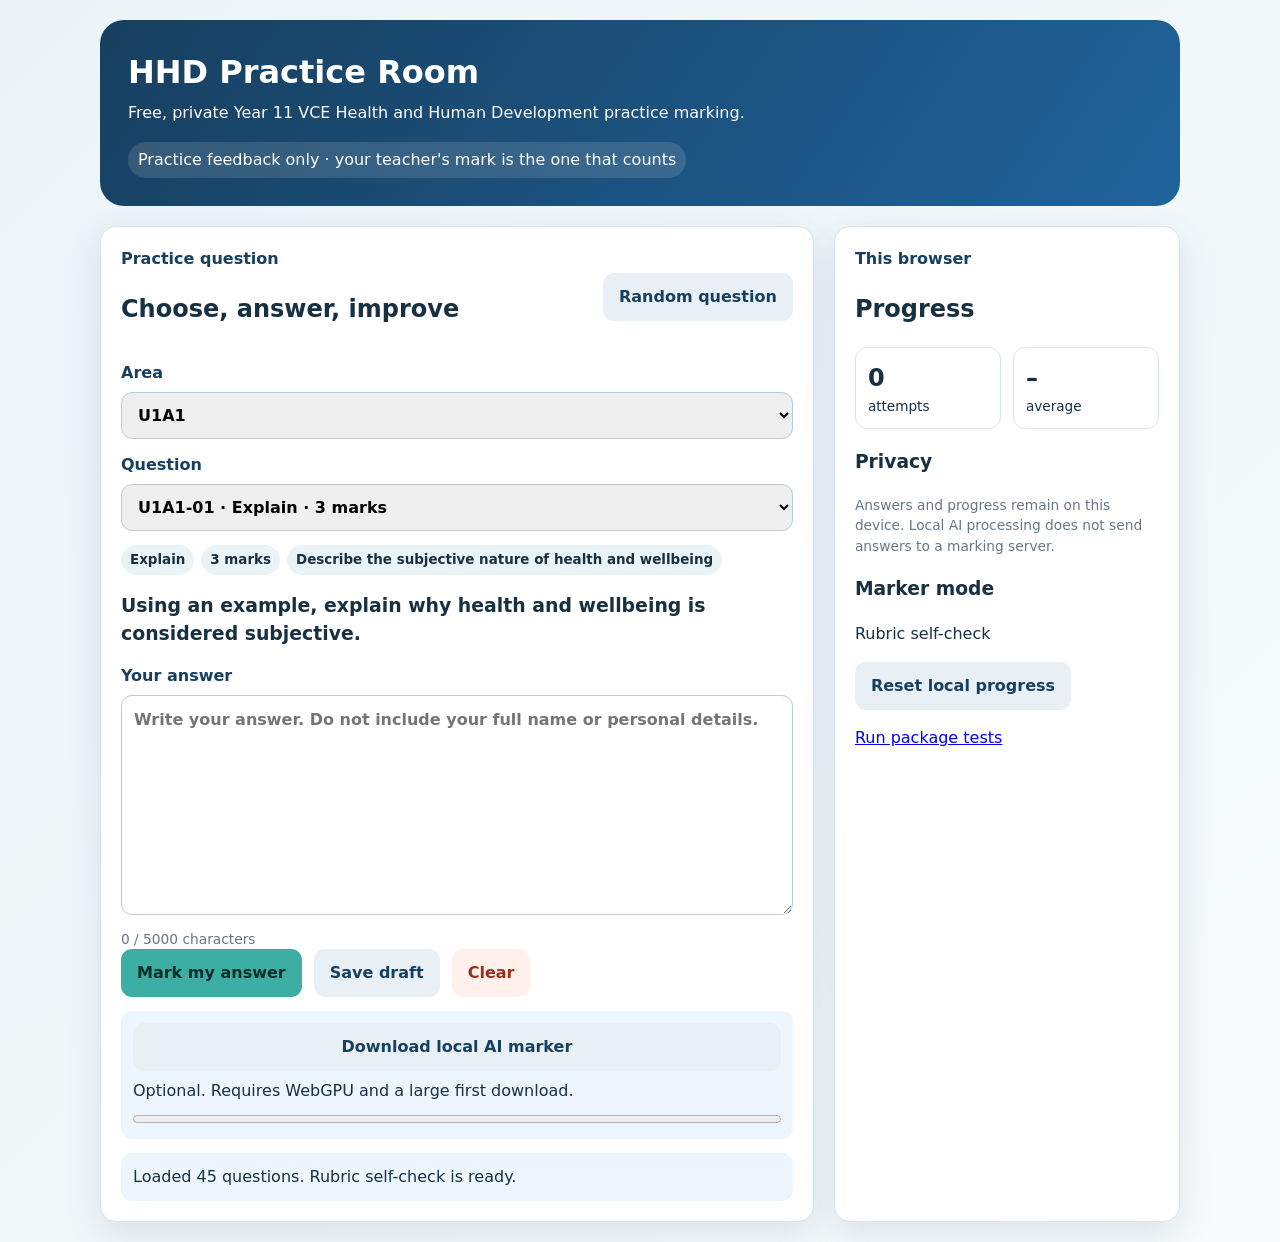
==== index.html @ 319a6e0f "Add HHD Practice Room website" ====
<!doctype html>
<html lang="en-AU"><head><meta charset="utf-8"><meta name="viewport" content="width=device-width,initial-scale=1"><meta name="theme-color" content="#173f5f"><link rel="manifest" href="manifest.webmanifest"><link rel="stylesheet" href="styles.css"><title>HHD Practice Room</title></head>
<body><main class="shell"><header class="hero"><h1>HHD Practice Room</h1><p>Free, private Year 11 VCE Health and Human Development practice marking.</p><div class="badge">Practice feedback only · your teacher's mark is the one that counts</div></header>
<div class="grid"><section class="card"><div class="row"><div class="grow"><div class="eyebrow">Practice question</div><h2>Choose, answer, improve</h2></div><button id="random" class="secondary">Random question</button></div>
<label>Area<select id="area"></select></label><label>Question<select id="questionSelect"></select></label><div id="meta" class="meta"></div><div id="stimulus" class="stimulus hidden"></div><div id="question" class="question"></div>
<label>Your answer<textarea id="answer" maxlength="5000" placeholder="Write your answer. Do not include your full name or personal details."></textarea></label><div class="small" id="count"></div>
<div class="actions"><button id="mark" class="primary">Mark my answer</button><button id="save" class="secondary">Save draft</button><button id="clear" class="danger">Clear</button></div>
<div class="ai"><button id="loadAI" class="secondary">Download local AI marker</button><span id="aiStatus">Optional. Requires WebGPU and a large first download.</span><progress id="aiProgress" max="1" value="0"></progress></div><div id="status" class="status">Loading question bank…</div>
<section id="result" class="hidden"><div class="score" id="score"></div><div id="breakdown"></div><div class="feedback"><article><h3>What worked</h3><ul id="worked"></ul></article><article><h3>To earn more marks</h3><ul id="improve"></ul></article><article id="tryBox"><h3>Try writing it like this</h3><p id="tryThis"></p></article><article><h3>Approved model answer</h3><button id="reveal" class="secondary">Reveal after attempt</button><p id="model" class="hidden"></p></article></div><p class="small"><b>Reminder:</b> this is an estimated practice mark.</p></section></section>
<aside class="card"><div class="eyebrow">This browser</div><h2>Progress</h2><div class="stats"><div><b id="attempts">0</b><span>attempts</span></div><div><b id="average">–</b><span>average</span></div></div><h3>Privacy</h3><p class="small">Answers and progress remain on this device. Local AI processing does not send answers to a marking server.</p><h3>Marker mode</h3><p id="mode">Rubric self-check</p><button id="reset" class="secondary">Reset local progress</button><p><a href="tests.html">Run package tests</a></p></aside></div></main><script type="module" src="app.js"></script></body></html>
---- styles.css ----
:root{--navy:#173f5f;--blue:#20639b;--aqua:#3caea3;--gold:#f6d55c;--ink:#173042;--muted:#657786;--paper:#fff;--line:#d9e4ea;--bg:#eef4f7}*{box-sizing:border-box}body{margin:0;background:linear-gradient(135deg,#eaf4f7,#f8fbfc);color:var(--ink);font:16px/1.5 system-ui,-apple-system,"Segoe UI",sans-serif}.shell{max-width:1120px;margin:auto;padding:20px}.hero{background:linear-gradient(125deg,var(--navy),var(--blue));color:#fff;border-radius:24px;padding:28px}.hero h1{margin:0}.hero p{margin:5px 0}.badge{display:inline-block;margin-top:12px;padding:6px 10px;border-radius:999px;background:#ffffff20}.grid{display:grid;grid-template-columns:minmax(0,1.65fr) minmax(280px,.8fr);gap:20px;margin-top:20px}.card{background:#fff;border:1px solid var(--line);border-radius:16px;padding:20px;box-shadow:0 12px 36px #173f5f1f}.row,.actions,.stats{display:flex;gap:12px;align-items:center;flex-wrap:wrap}.grow{flex:1}.eyebrow,label{font-weight:750;color:var(--navy)}label{display:grid;gap:7px;margin:14px 0}select,textarea,button{font:inherit}select,textarea{width:100%;padding:12px;border:1px solid #b9ccd6;border-radius:11px}textarea{min-height:220px;resize:vertical}.meta{display:flex;gap:7px;flex-wrap:wrap}.pill{padding:5px 9px;background:#eaf4f7;border-radius:999px;font-size:.84rem;font-weight:700}.stimulus{white-space:pre-wrap;background:#fff9e5;border-left:5px solid var(--gold);padding:14px;border-radius:10px;margin:14px 0}.question{font-size:1.18rem;font-weight:750;margin:16px 0}.primary,.secondary,.danger{border:0;border-radius:11px;padding:12px 16px;font-weight:800;cursor:pointer}.primary{background:var(--aqua);color:#072d2a}.secondary{background:#e8f0f5;color:var(--navy)}.danger{background:#fff0ec;color:#9d2c1a}.status,.ai{margin-top:14px;padding:12px;border-radius:11px;background:#edf6ff}.ai{display:grid;gap:8px}.ai progress{width:100%}.score{font-size:2.5rem;font-weight:850;color:var(--navy);margin-top:18px}.criterion{border-top:1px solid var(--line);padding:12px 0}.criterion-head{display:flex;justify-content:space-between;font-weight:800}.feedback{display:grid;grid-template-columns:1fr 1fr;gap:12px}.feedback article{padding:14px;border-radius:12px;background:#f1f7fa}.hidden{display:none!important}.small{font-size:.86rem;color:var(--muted)}.stats>div{flex:1;padding:12px;border:1px solid var(--line);border-radius:12px}.stats b,.stats span{display:block}.stats b{font-size:1.5rem}.stats span{font-size:.85rem}@media(max-width:820px){.grid,.feedback{grid-template-columns:1fr}.shell{padding:12px}}
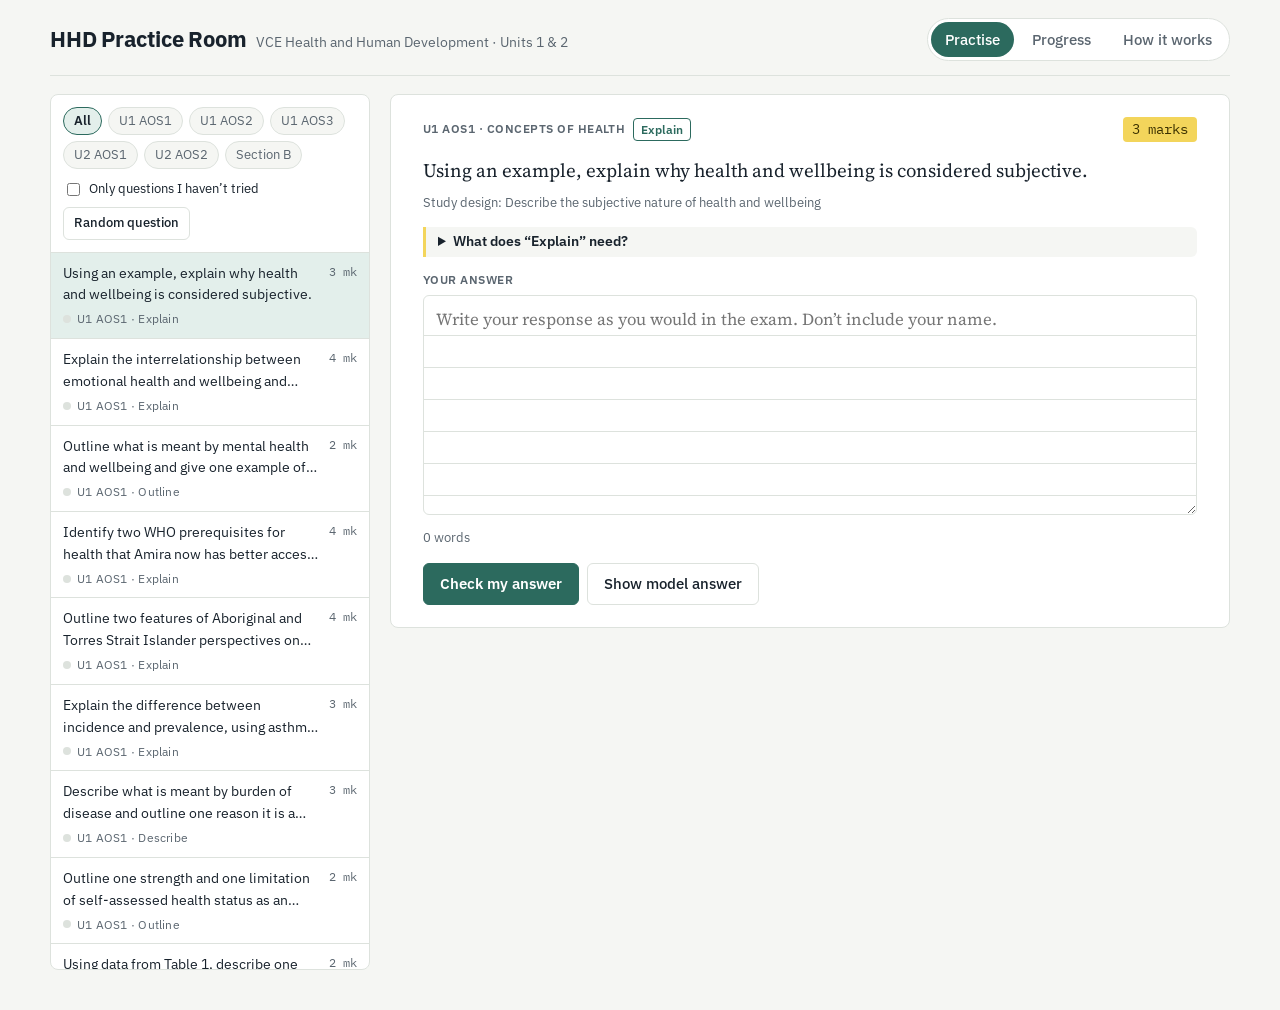
==== commit f708cda4: "Add files via upload" ====
--- a/index.html
+++ b/index.html
@@ -1,10 +1,72 @@
 <!doctype html>
-<html lang="en-AU"><head><meta charset="utf-8"><meta name="viewport" content="width=device-width,initial-scale=1"><meta name="theme-color" content="#173f5f"><link rel="manifest" href="manifest.webmanifest"><link rel="stylesheet" href="styles.css"><title>HHD Practice Room</title></head>
-<body><main class="shell"><header class="hero"><h1>HHD Practice Room</h1><p>Free, private Year 11 VCE Health and Human Development practice marking.</p><div class="badge">Practice feedback only · your teacher's mark is the one that counts</div></header>
-<div class="grid"><section class="card"><div class="row"><div class="grow"><div class="eyebrow">Practice question</div><h2>Choose, answer, improve</h2></div><button id="random" class="secondary">Random question</button></div>
-<label>Area<select id="area"></select></label><label>Question<select id="questionSelect"></select></label><div id="meta" class="meta"></div><div id="stimulus" class="stimulus hidden"></div><div id="question" class="question"></div>
-<label>Your answer<textarea id="answer" maxlength="5000" placeholder="Write your answer. Do not include your full name or personal details."></textarea></label><div class="small" id="count"></div>
-<div class="actions"><button id="mark" class="primary">Mark my answer</button><button id="save" class="secondary">Save draft</button><button id="clear" class="danger">Clear</button></div>
-<div class="ai"><button id="loadAI" class="secondary">Download local AI marker</button><span id="aiStatus">Optional. Requires WebGPU and a large first download.</span><progress id="aiProgress" max="1" value="0"></progress></div><div id="status" class="status">Loading question bank…</div>
-<section id="result" class="hidden"><div class="score" id="score"></div><div id="breakdown"></div><div class="feedback"><article><h3>What worked</h3><ul id="worked"></ul></article><article><h3>To earn more marks</h3><ul id="improve"></ul></article><article id="tryBox"><h3>Try writing it like this</h3><p id="tryThis"></p></article><article><h3>Approved model answer</h3><button id="reveal" class="secondary">Reveal after attempt</button><p id="model" class="hidden"></p></article></div><p class="small"><b>Reminder:</b> this is an estimated practice mark.</p></section></section>
-<aside class="card"><div class="eyebrow">This browser</div><h2>Progress</h2><div class="stats"><div><b id="attempts">0</b><span>attempts</span></div><div><b id="average">–</b><span>average</span></div></div><h3>Privacy</h3><p class="small">Answers and progress remain on this device. Local AI processing does not send answers to a marking server.</p><h3>Marker mode</h3><p id="mode">Rubric self-check</p><button id="reset" class="secondary">Reset local progress</button><p><a href="tests.html">Run package tests</a></p></aside></div></main><script type="module" src="app.js"></script></body></html>+<html lang="en-AU">
+<head>
+<meta charset="utf-8">
+<meta name="viewport" content="width=device-width,initial-scale=1,viewport-fit=cover">
+<title>HHD Practice Room</title>
+<meta name="description" content="VCE Health and Human Development Units 1 & 2 exam practice with marking guides and self-checking.">
+<link rel="preconnect" href="https://fonts.googleapis.com">
+<link rel="preconnect" href="https://fonts.gstatic.com" crossorigin>
+<link rel="stylesheet" href="https://fonts.googleapis.com/css2?family=IBM+Plex+Sans:wght@400;500;600;700&family=Source+Serif+4:opsz,wght@8..60,400;8..60,600&family=IBM+Plex+Mono:wght@500&display=swap">
+<link rel="stylesheet" href="styles.css">
+<style>body{margin:0}img{max-width:100%}</style>
+</head>
+<body>
+<div class="wrap">
+<header class="top">
+  <div class="brand"><h1>HHD Practice Room</h1><span>VCE Health and Human Development · Units 1 &amp; 2</span></div>
+  <nav class="tabs" role="tablist" aria-label="Sections">
+    <button role="tab" id="tab-practise" aria-selected="true" data-view="practise">Practise</button>
+    <button role="tab" id="tab-progress" aria-selected="false" data-view="progress">Progress</button>
+    <button role="tab" id="tab-about" aria-selected="false" data-view="about">How it works</button>
+  </nav>
+</header>
+
+<main>
+<section class="view" id="view-practise">
+  <div class="practise">
+    <aside class="list">
+      <div class="filters">
+        <div class="chips" id="areaChips"></div>
+        <div class="listtools">
+          <label style="font-size:.82rem;display:flex;gap:6px;align-items:center"><input type="checkbox" id="onlyNew"> Only questions I haven’t tried</label>
+          <button class="btn small" id="randomBtn" type="button">Random question</button>
+        </div>
+      </div>
+      <ul class="qlist" id="qlist"></ul>
+    </aside>
+    <article class="sheet" id="sheet"></article>
+  </div>
+</section>
+
+<section class="view" id="view-progress" hidden></section>
+
+<section class="view about" id="view-about" hidden>
+  <h2>How marking works</h2>
+  <p>This site doesn’t use AI to mark. When you select <strong>Check my answer</strong>, two things happen:</p>
+  <ol>
+    <li><strong>Automatic checks</strong> look for the habits that most often cost marks in VCAA exams, such as no dimension named, no direction (increase or decrease), or the case study not used. They don’t give marks. They point out things to look at.</li>
+    <li><strong>You mark it yourself</strong> against the marking guide, point by point, with the model answer beside it. Only give yourself a mark if you can point to the sentence in your answer that earns it. If you’re unsure, leave it out and ask your teacher.</li>
+  </ol>
+  <p><strong>Your self-check mark is practice only.</strong> Your teacher’s mark is the one that counts.</p>
+  <h2>Habits that cost marks</h2>
+  <ul>
+    <li><strong>Not linking.</strong> Saying “this improves physical health and wellbeing” is not enough. Show <em>how</em>: cause, then effect, then which dimension or indicator, and whether it goes up or down.</li>
+    <li><strong>Generic statements.</strong> “Increases morbidity” earns less than “increases morbidity from asthma”.</li>
+    <li><strong>Ignoring the stimulus.</strong> If a case study or data is given, quote it. Data needs numbers, units and years.</li>
+    <li><strong>Unexplained abbreviations.</strong> Write “health and wellbeing (H&amp;W)” in full the first time in each question. Study design terms such as WHO, DALY, PBS and NDIS are fine. Never abbreviate “Aboriginal and Torres Strait Islander”.</li>
+    <li><strong>Answering a different question.</strong> If it asks how <em>preventing</em> or <em>reducing</em> something helps, don’t write about the harm it causes. Read the question twice.</li>
+    <li><strong>Comparing only one group.</strong> When a question is about a difference between groups, mention both groups.</li>
+    <li><strong>Repeating one idea twice.</strong> When a question asks for two factors or two dimensions, each must be different.</li>
+  </ul>
+  <h2>Command terms</h2>
+  <table id="termTable"><tbody></tbody></table>
+  <h2>Your data</h2>
+  <p>Everything you write stays in this browser on this device. Nothing is sent anywhere, and there’s no login. Your teacher can’t see your answers, and they won’t appear on another device. If you share a computer, others using the same browser can see your saved answers. Use <strong>Clear my progress</strong> on the Progress page when you’re done. Clearing your browser data also deletes them.</p>
+</section>
+</main>
+</div>
+<script src="questions.js"></script>
+<script src="app.js"></script>
+</body>
+</html>
--- a/styles.css
+++ b/styles.css
@@ -1 +1,171 @@
-:root{--navy:#173f5f;--blue:#20639b;--aqua:#3caea3;--gold:#f6d55c;--ink:#173042;--muted:#657786;--paper:#fff;--line:#d9e4ea;--bg:#eef4f7}*{box-sizing:border-box}body{margin:0;background:linear-gradient(135deg,#eaf4f7,#f8fbfc);color:var(--ink);font:16px/1.5 system-ui,-apple-system,"Segoe UI",sans-serif}.shell{max-width:1120px;margin:auto;padding:20px}.hero{background:linear-gradient(125deg,var(--navy),var(--blue));color:#fff;border-radius:24px;padding:28px}.hero h1{margin:0}.hero p{margin:5px 0}.badge{display:inline-block;margin-top:12px;padding:6px 10px;border-radius:999px;background:#ffffff20}.grid{display:grid;grid-template-columns:minmax(0,1.65fr) minmax(280px,.8fr);gap:20px;margin-top:20px}.card{background:#fff;border:1px solid var(--line);border-radius:16px;padding:20px;box-shadow:0 12px 36px #173f5f1f}.row,.actions,.stats{display:flex;gap:12px;align-items:center;flex-wrap:wrap}.grow{flex:1}.eyebrow,label{font-weight:750;color:var(--navy)}label{display:grid;gap:7px;margin:14px 0}select,textarea,button{font:inherit}select,textarea{width:100%;padding:12px;border:1px solid #b9ccd6;border-radius:11px}textarea{min-height:220px;resize:vertical}.meta{display:flex;gap:7px;flex-wrap:wrap}.pill{padding:5px 9px;background:#eaf4f7;border-radius:999px;font-size:.84rem;font-weight:700}.stimulus{white-space:pre-wrap;background:#fff9e5;border-left:5px solid var(--gold);padding:14px;border-radius:10px;margin:14px 0}.question{font-size:1.18rem;font-weight:750;margin:16px 0}.primary,.secondary,.danger{border:0;border-radius:11px;padding:12px 16px;font-weight:800;cursor:pointer}.primary{background:var(--aqua);color:#072d2a}.secondary{background:#e8f0f5;color:var(--navy)}.danger{background:#fff0ec;color:#9d2c1a}.status,.ai{margin-top:14px;padding:12px;border-radius:11px;background:#edf6ff}.ai{display:grid;gap:8px}.ai progress{width:100%}.score{font-size:2.5rem;font-weight:850;color:var(--navy);margin-top:18px}.criterion{border-top:1px solid var(--line);padding:12px 0}.criterion-head{display:flex;justify-content:space-between;font-weight:800}.feedback{display:grid;grid-template-columns:1fr 1fr;gap:12px}.feedback article{padding:14px;border-radius:12px;background:#f1f7fa}.hidden{display:none!important}.small{font-size:.86rem;color:var(--muted)}.stats>div{flex:1;padding:12px;border:1px solid var(--line);border-radius:12px}.stats b,.stats span{display:block}.stats b{font-size:1.5rem}.stats span{font-size:.85rem}@media(max-width:820px){.grid,.feedback{grid-template-columns:1fr}.shell{padding:12px}}+/* Layout: exam-booklet workspace. Question list on the left, the answer page on the right, stacked on phones. */
+:root{
+  --bg:#f5f6f3; --paper:#ffffff; --ink:#18222c; --muted:#5b6670; --line:#dde2dd; --rule:#e7ebe6;
+  --accent:#2c6a5e; --accent-ink:#ffffff; --accent-soft:#e3efeb;
+  --mark:#f3d55b; --mark-ink:#3b3100;
+  --good:#2f7a3d; --good-soft:#e5f2e6; --warn:#a2620a; --warn-soft:#fbf0dc; --bad:#b03a2e; --bad-soft:#f8e4e1;
+  --f-ui:"IBM Plex Sans",system-ui,-apple-system,"Segoe UI",sans-serif;
+  --f-q:"Source Serif 4",Georgia,"Times New Roman",serif;
+  --f-num:"IBM Plex Mono",ui-monospace,Menlo,monospace;
+  --r:8px;
+}
+@media (prefers-color-scheme: dark){:root:not([data-theme="light"]){
+  --bg:#12181d; --paper:#1a2228; --ink:#e6ebe8; --muted:#9aa6ad; --line:#2d3940; --rule:#243036;
+  --accent:#6bb8a6; --accent-ink:#0d1a17; --accent-soft:#1d3530;
+  --mark:#d9bd45; --mark-ink:#231d00;
+  --good:#7cc78a; --good-soft:#1c3122; --warn:#e2a54a; --warn-soft:#352816; --bad:#ec8a7f; --bad-soft:#3a1f1c;
+  color-scheme:dark }}
+:root[data-theme="dark"]{
+  --bg:#12181d; --paper:#1a2228; --ink:#e6ebe8; --muted:#9aa6ad; --line:#2d3940; --rule:#243036;
+  --accent:#6bb8a6; --accent-ink:#0d1a17; --accent-soft:#1d3530;
+  --mark:#d9bd45; --mark-ink:#231d00;
+  --good:#7cc78a; --good-soft:#1c3122; --warn:#e2a54a; --warn-soft:#352816; --bad:#ec8a7f; --bad-soft:#3a1f1c;
+  color-scheme:dark }
+*{box-sizing:border-box}
+body{background:var(--bg);color:var(--ink);font-family:var(--f-ui);font-size:15px;line-height:1.55;
+  padding-left:max(16px,env(safe-area-inset-left,0px));padding-right:max(16px,env(safe-area-inset-right,0px));padding-block:0 40px}
+h1,h2,h3{text-wrap:balance;line-height:1.25;margin:0}
+button,input,select,textarea{font:inherit;color:inherit}
+:focus-visible{outline:2px solid var(--accent);outline-offset:2px}
+.wrap{max-width:1180px;margin:0 auto}
+header.top{display:flex;flex-wrap:wrap;align-items:center;justify-content:space-between;gap:12px;padding-block:18px 14px;border-bottom:1px solid var(--line)}
+.brand{display:flex;align-items:baseline;gap:10px;flex-wrap:wrap}
+.brand h1{font-size:1.35rem;font-weight:700;letter-spacing:-.01em}
+.brand span{color:var(--muted);font-size:.85rem}
+nav.tabs{display:flex;gap:4px;background:var(--paper);border:1px solid var(--line);border-radius:999px;padding:3px}
+nav.tabs button{border:0;background:none;padding:6px 14px;border-radius:999px;cursor:pointer;color:var(--muted);font-weight:500}
+nav.tabs button[aria-selected="true"]{background:var(--accent);color:var(--accent-ink)}
+.notice{margin-top:14px;padding:10px 14px;border-radius:var(--r);background:var(--warn-soft);color:var(--ink);border:1px solid var(--line);font-size:.9rem}
+main{padding-top:18px}
+.view[hidden]{display:none}
+
+/* Practise layout */
+.practise{display:grid;grid-template-columns:320px minmax(0,1fr);gap:20px;align-items:start}
+@media (max-width:860px){.practise{grid-template-columns:minmax(0,1fr)}.qlist{max-height:300px}}
+aside.list{background:var(--paper);border:1px solid var(--line);border-radius:var(--r);overflow:hidden;min-width:0}
+@media (min-width:861px){aside.list{position:sticky;top:12px;max-height:calc(100vh - 24px);display:flex;flex-direction:column}}
+.filters{padding:12px;border-bottom:1px solid var(--line);display:flex;flex-direction:column;gap:10px}
+.chips{display:flex;flex-wrap:wrap;gap:6px}
+.chip{border:1px solid var(--line);background:var(--bg);border-radius:999px;padding:3px 10px;font-size:.8rem;cursor:pointer;color:var(--muted)}
+.chip[aria-pressed="true"]{background:var(--accent-soft);border-color:var(--accent);color:var(--ink);font-weight:600}
+.qlist{list-style:none;margin:0;padding:0;overflow:auto}
+.qlist li button{display:grid;grid-template-columns:minmax(0,1fr) auto;gap:4px 10px;width:100%;text-align:left;border:0;border-bottom:1px solid var(--line);background:none;padding:10px 12px;cursor:pointer}
+.qlist li button:hover{background:var(--bg)}
+.qlist li button[aria-current="true"]{background:var(--accent-soft)}
+.qlist .qt{font-size:.88rem;display:-webkit-box;-webkit-line-clamp:2;-webkit-box-orient:vertical;overflow:hidden;min-width:0}
+.qlist .qm{font-family:var(--f-num);font-size:.75rem;color:var(--muted);white-space:nowrap}
+.qlist .qs{grid-column:1/-1;display:flex;gap:6px;align-items:center;font-size:.72rem;color:var(--muted);letter-spacing:.02em}
+.dot{width:8px;height:8px;border-radius:50%;background:var(--line);display:inline-block}
+.dot.full{background:var(--good)} .dot.part{background:var(--warn)} .dot.low{background:var(--bad)}
+.gen{padding:12px;border-top:1px solid var(--line);display:flex;flex-direction:column;gap:8px;background:var(--bg)}
+.gen label{font-size:.8rem;color:var(--muted)}
+.gen .row{display:flex;gap:6px}
+.gen select{flex:1;min-width:0;padding:6px 8px;border:1px solid var(--line);border-radius:6px;background:var(--paper)}
+
+.sheet{background:var(--paper);border:1px solid var(--line);border-radius:var(--r);padding:22px clamp(16px,3vw,32px);min-width:0}
+.meta{display:flex;flex-wrap:wrap;gap:8px;align-items:center;margin-bottom:14px}
+.tag{font-size:.75rem;letter-spacing:.04em;text-transform:uppercase;color:var(--muted);font-weight:600}
+.term{font-size:.78rem;border:1px solid var(--accent);color:var(--accent);border-radius:4px;padding:1px 7px;font-weight:600}
+.marks{margin-left:auto;font-family:var(--f-num);font-size:.85rem;background:var(--mark);color:var(--mark-ink);padding:2px 9px;border-radius:4px}
+.stim{border:1px solid var(--line);border-radius:6px;padding:12px 16px;margin-bottom:16px;background:var(--bg);font-size:.93rem}
+.stim p{margin:.4em 0}
+.stim .src{font-size:.78rem;color:var(--muted);font-style:italic}
+.tbl{overflow-x:auto}
+.stim table{border-collapse:collapse;font-size:.88rem;min-width:420px;margin:6px 0}
+.stim th,.stim td{border:1px solid var(--line);padding:5px 9px;text-align:left}
+.stim td:not(:first-child),.stim th:not(:first-child){text-align:right;font-variant-numeric:tabular-nums}
+.stem{font-family:var(--f-q);font-size:1.18rem;line-height:1.5;margin:0 0 8px;max-width:68ch}
+.kk{font-size:.82rem;color:var(--muted);margin:0 0 14px}
+details.tip{font-size:.88rem;margin-bottom:14px;border-left:3px solid var(--mark);padding:4px 12px;background:var(--bg);border-radius:0 6px 6px 0}
+details.tip summary{cursor:pointer;font-weight:600}
+.answer{width:100%;min-height:220px;resize:vertical;border:1px solid var(--line);border-radius:6px;padding:8px 12px;
+  font-family:var(--f-q);font-size:1.05rem;line-height:32px;background-color:var(--paper);
+  background-image:repeating-linear-gradient(to bottom,transparent 0,transparent 31px,var(--line) 31px,var(--line) 32px);background-attachment:local;background-position:0 8px}
+.under{display:flex;flex-wrap:wrap;gap:10px;align-items:center;justify-content:space-between;margin-top:6px;font-size:.8rem;color:var(--muted)}
+.photo{margin-top:12px;font-size:.88rem;display:flex;flex-direction:column;gap:6px}
+.thumbs{display:flex;gap:8px;flex-wrap:wrap}
+.thumbs figure{margin:0;position:relative}
+.thumbs img{width:84px;height:84px;object-fit:cover;border-radius:6px;border:1px solid var(--line)}
+.thumbs button{position:absolute;top:2px;right:2px;border:0;border-radius:50%;width:22px;height:22px;background:var(--ink);color:var(--paper);cursor:pointer;line-height:1}
+.actions{display:flex;flex-wrap:wrap;gap:8px;margin-top:16px}
+.btn{border:1px solid var(--line);background:var(--paper);padding:8px 16px;border-radius:6px;cursor:pointer;font-weight:500}
+.btn.primary{background:var(--accent);border-color:var(--accent);color:var(--accent-ink);font-weight:600}
+.btn:disabled{opacity:.55;cursor:not-allowed}
+.btn.small{padding:5px 10px;font-size:.82rem}
+.btn.danger{color:var(--bad);border-color:var(--bad)}
+
+.feedback{margin-top:22px;border-top:2px solid var(--ink);padding-top:16px}
+.status{display:flex;align-items:center;gap:10px;color:var(--muted);font-size:.92rem}
+.spinner{width:16px;height:16px;border:2px solid var(--line);border-top-color:var(--accent);border-radius:50%;animation:spin 1s linear infinite}
+@keyframes spin{to{transform:rotate(360deg)}}
+@media (prefers-reduced-motion:reduce){.spinner{animation:none}}
+.score{display:flex;flex-wrap:wrap;align-items:baseline;gap:12px;margin-bottom:10px}
+.score .big{font-family:var(--f-num);font-size:2rem;font-weight:500}
+.band{font-size:.8rem;padding:2px 9px;border-radius:999px;font-weight:600}
+.band.full{background:var(--good-soft);color:var(--good)} .band.part{background:var(--warn-soft);color:var(--warn)} .band.low{background:var(--bad-soft);color:var(--bad)}
+.estimate{font-size:.8rem;color:var(--muted)}
+.crit{width:100%;border-collapse:collapse;font-size:.9rem;margin:8px 0 14px}
+.crit td{border-top:1px solid var(--line);padding:8px 6px;vertical-align:top}
+.crit td.m{font-family:var(--f-num);white-space:nowrap;text-align:right;width:56px}
+.crit .why{color:var(--muted);font-size:.85rem;display:block;margin-top:2px}
+.fbgrid{display:grid;grid-template-columns:repeat(auto-fit,minmax(240px,1fr));gap:14px}
+.fbgrid section{min-width:0}
+.fbgrid h3,.feedback h3{font-size:.8rem;text-transform:uppercase;letter-spacing:.06em;color:var(--muted);margin:6px 0}
+.fbgrid ul{margin:0;padding-left:18px}
+.tryit{margin-top:14px;padding:12px 14px;border-radius:6px;background:var(--accent-soft);font-family:var(--f-q)}
+.note{font-size:.85rem;color:var(--muted);margin-top:10px}
+.transcript{font-family:var(--f-q);white-space:pre-wrap;background:var(--bg);border:1px solid var(--line);border-radius:6px;padding:10px 12px;font-size:.95rem}
+.modelans{margin-top:18px;border:1px dashed var(--accent);border-radius:6px;padding:12px 16px}
+.modelans p{font-family:var(--f-q);margin:.5em 0}
+.modelans ul{font-size:.88rem;padding-left:18px}
+.err{color:var(--bad);font-size:.9rem}
+.confirm{display:inline-flex;gap:6px;align-items:center;font-size:.85rem;flex-wrap:wrap}
+
+/* Progress */
+.cards{display:grid;grid-template-columns:repeat(auto-fit,minmax(200px,1fr));gap:12px}
+.card{background:var(--paper);border:1px solid var(--line);border-radius:var(--r);padding:14px;min-width:0}
+.card .lab{font-size:.75rem;text-transform:uppercase;letter-spacing:.05em;color:var(--muted)}
+.card .val{font-family:var(--f-num);font-size:1.5rem;margin:4px 0}
+.bar{height:6px;background:var(--rule);border-radius:3px;overflow:hidden;background:var(--line)}
+.bar i{display:block;height:100%;background:var(--accent)}
+.card .sub{font-size:.8rem;color:var(--muted);margin-top:6px}
+.block{background:var(--paper);border:1px solid var(--line);border-radius:var(--r);padding:18px;margin-top:16px}
+.block h2{font-size:1.1rem;margin-bottom:8px}
+.block ul{padding-left:18px;margin:6px 0}
+.plan{font-size:.95rem;max-width:75ch}
+.plan h4{margin:14px 0 4px;font-size:.95rem}
+.hist{width:100%;border-collapse:collapse;font-size:.88rem}
+.histwrap{overflow-x:auto}
+.hist th,.hist td{text-align:left;border-bottom:1px solid var(--line);padding:7px 6px;vertical-align:top}
+.hist td.n{font-family:var(--f-num);white-space:nowrap}
+.about{max-width:75ch}
+.about h2{font-size:1.1rem;margin:22px 0 6px}
+.about table{border-collapse:collapse;font-size:.9rem;width:100%}
+.about td,.about th{border-bottom:1px solid var(--line);padding:6px;text-align:left;vertical-align:top}
+[hidden]{display:none!important}
+
+/* ---- Self-check additions ---- */
+.qc{list-style:none;margin:6px 0 0;padding:0;display:flex;flex-direction:column;gap:6px;font-size:.9rem}
+.qc li{display:grid;grid-template-columns:22px minmax(0,1fr);gap:8px;align-items:start}
+.qc .ic{font-family:var(--f-num);font-weight:700;text-align:center;border-radius:4px;line-height:20px}
+.qc .ok .ic{color:var(--good);background:var(--good-soft)}
+.qc .warn .ic{color:var(--warn);background:var(--warn-soft)}
+.panel{border:1px solid var(--line);border-radius:6px;padding:14px 16px;margin-top:14px;background:var(--paper)}
+.panel h3{font-size:.8rem;text-transform:uppercase;letter-spacing:.06em;color:var(--muted);margin:0 0 8px}
+.crit-row{display:grid;grid-template-columns:minmax(0,1fr) auto;gap:10px;align-items:center;border-top:1px solid var(--line);padding:10px 0}
+.crit-row:first-of-type{border-top:0}
+.crit-row .t{font-size:.92rem}
+.seg{display:inline-flex;border:1px solid var(--line);border-radius:6px;overflow:hidden}
+.seg button{border:0;background:var(--paper);padding:5px 11px;cursor:pointer;font-family:var(--f-num);font-size:.85rem;color:var(--ink)}
+.seg button+button{border-left:1px solid var(--line)}
+.seg button[aria-pressed="true"]{background:var(--accent);color:var(--accent-ink)}
+.total{display:flex;flex-wrap:wrap;align-items:baseline;gap:12px;margin-top:12px}
+.total .big{font-family:var(--f-num);font-size:1.6rem}
+.notes{font-size:.85rem;color:var(--muted);margin:8px 0 0;padding-left:18px}
+.bands{display:flex;flex-direction:column;gap:6px}
+.bands label{display:grid;grid-template-columns:auto 64px minmax(0,1fr);gap:10px;align-items:start;font-size:.9rem;padding:8px;border:1px solid var(--line);border-radius:6px;cursor:pointer}
+.bands label:has(input:checked){border-color:var(--accent);background:var(--accent-soft)}
+.bands .r{font-family:var(--f-num)}
+.howto{font-size:.88rem;background:var(--bg);border-left:3px solid var(--mark);padding:8px 12px;border-radius:0 6px 6px 0;margin:0 0 10px}
+.sr{position:absolute;width:1px;height:1px;overflow:hidden;clip:rect(0 0 0 0);white-space:nowrap}
+.listtools{display:flex;gap:8px;flex-wrap:wrap;align-items:center}
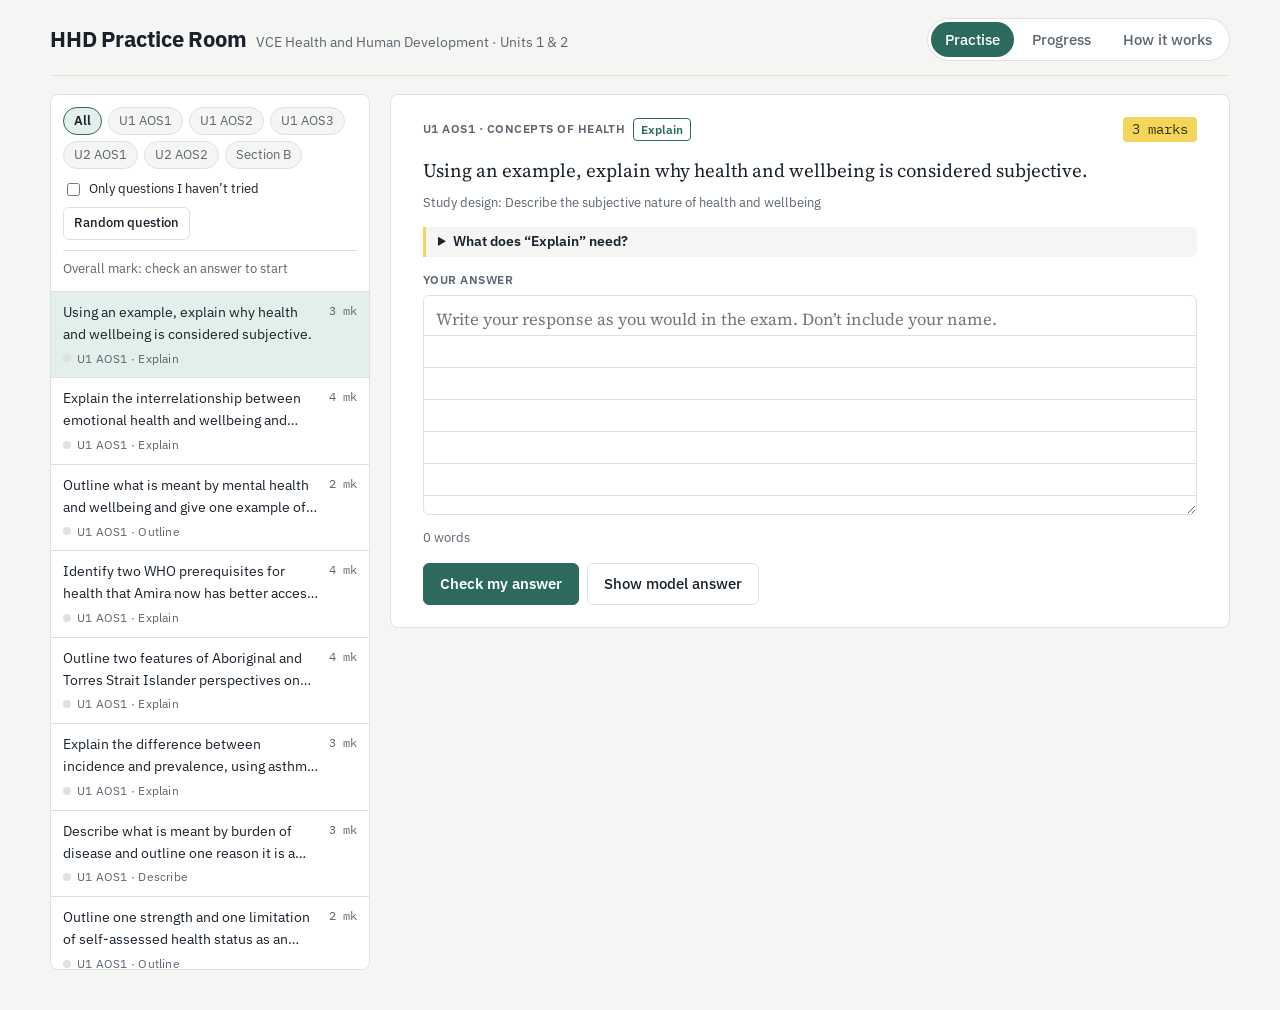
==== commit b4ff6356: "Add files via upload" ====
--- a/index.html
+++ b/index.html
@@ -32,6 +32,7 @@
           <label style="font-size:.82rem;display:flex;gap:6px;align-items:center"><input type="checkbox" id="onlyNew"> Only questions I haven’t tried</label>
           <button class="btn small" id="randomBtn" type="button">Random question</button>
         </div>
+        <div class="ov-mini" id="overallMini" aria-live="polite"></div>
       </div>
       <ul class="qlist" id="qlist"></ul>
     </aside>
--- a/styles.css
+++ b/styles.css
@@ -169,3 +169,14 @@
 .howto{font-size:.88rem;background:var(--bg);border-left:3px solid var(--mark);padding:8px 12px;border-radius:0 6px 6px 0;margin:0 0 10px}
 .sr{position:absolute;width:1px;height:1px;overflow:hidden;clip:rect(0 0 0 0);white-space:nowrap}
 .listtools{display:flex;gap:8px;flex-wrap:wrap;align-items:center}
+
+/* ---- Overall mark ---- */
+.ov-mini{font-size:.82rem;color:var(--muted);border-top:1px solid var(--line);padding-top:8px}
+.ov-mini strong{color:var(--ink);font-family:var(--f-num);font-weight:500}
+.overall{display:grid;grid-template-columns:auto minmax(0,1fr);gap:24px;align-items:center;margin-top:0}
+@media (max-width:600px){.overall{grid-template-columns:minmax(0,1fr);gap:12px}}
+.overall .lab{font-size:.75rem;text-transform:uppercase;letter-spacing:.05em;color:var(--muted)}
+.ov-num{font-family:var(--f-num);font-size:2.4rem;line-height:1.1;margin:4px 0}
+.ov-pct{display:flex;gap:10px;align-items:center;font-family:var(--f-num)}
+.ov-pct .band{font-family:var(--f-ui)}
+.ov-side p{margin:0 0 8px;font-size:.92rem}
